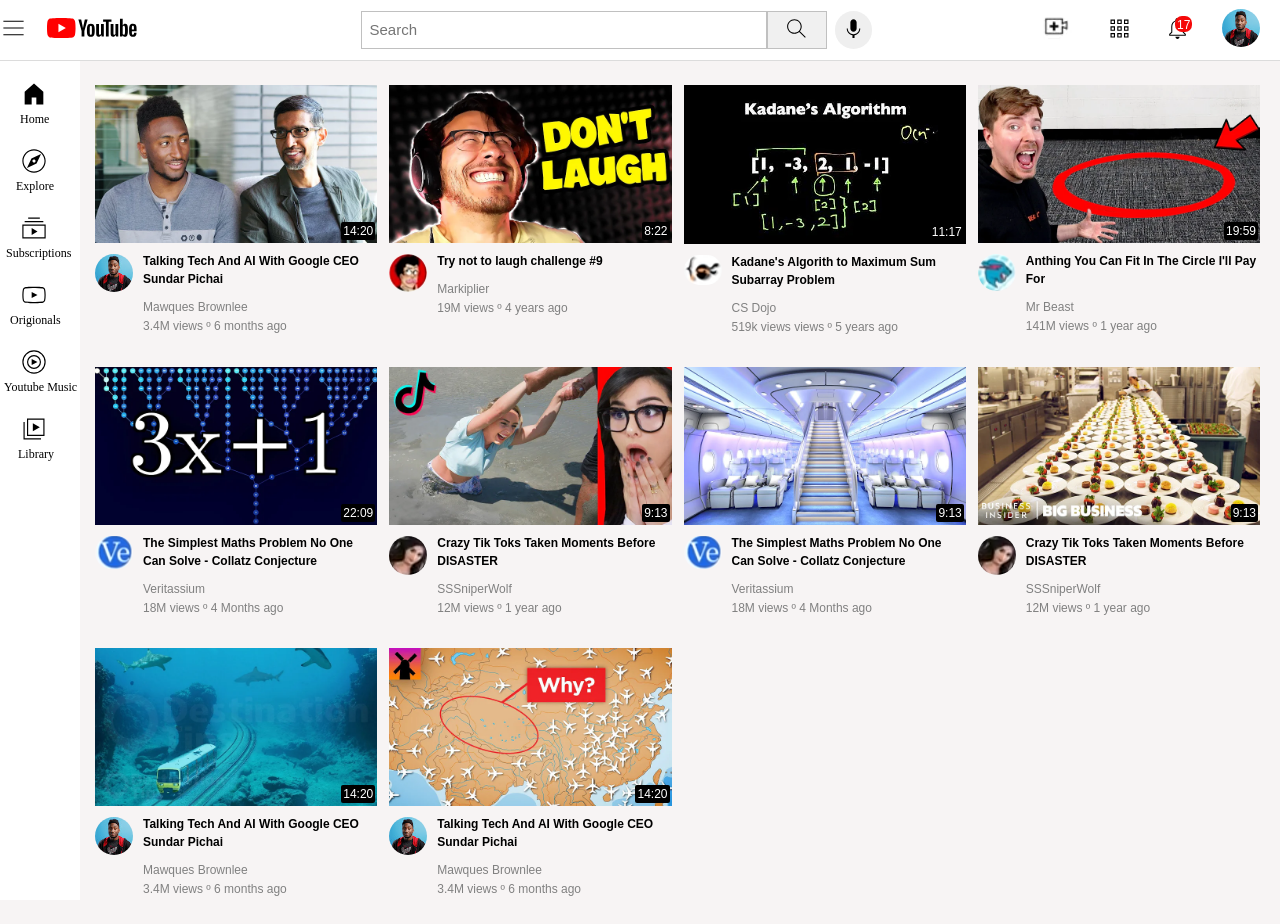
==== Youtube.html @ c7f3bc33 "Initial Commit" ====
<!DOCTYPE html>
<html>
    <head>
        <title>Youtube.com Clone Blessing</title>
        <link rel = "stylesheet" href="Video.css">
        <link rel = "stylesheet" href = "Header.css">
        <link rel="stylesheet" href="Sidebar.css">

    </head>
    <body>
        <nav class = "sidebar">
            <div class = "sidebar-icons">
                <img src="Pictures and Icons/home.svg" alt="Home">
                <div class ="Home">Home</div>
            </div>
            <div class = "sidebar-icons">
                <img src="Pictures and Icons/explore.svg" alt="Explore Icon">
                <div class ="Explore">Explore</div>
            </div>
            <div class = "sidebar-icons">
                <img src="Pictures and Icons/subscriptions.svg" alt="subscriptions icon">
                <div class ="Subscriptions">Subscriptions</div>
            </div>
            <div class = "sidebar-icons">
                <img src="Pictures and Icons/originals.svg" alt="Origionals icon">
                <div class ="Origionals">Origionals</div>
            </div>
            <div class = "sidebar-icons">
                <img src="Pictures and Icons/youtube-music.svg" alt="Youtbe Music icon">
                <div class ="youtube-music">Youtube Music</div>
            </div>
            <div class = "sidebar-icons">
                <img src="Pictures and Icons/library.svg" alt="Library Icon">
                <div class ="labels">Library</div>
            </div>
        </nav>
        <header class = "header">
            <div class = "left-section">
                <div class = "hamburger-class">
                    <img class = "hamburger"src="Pictures and Icons/hamburger-menu.svg" alt="Hamburger Menu Icon">
                    <div class ="menu-tooltip">
                        Menu
                    </div>
                </div>
                <div class = "youtube-logo-class">
                    <img class = "youtube-logo"src="Pictures and Icons/youtube-logo.svg" alt="Youtube logo Icon">
                </div>
            </div>
            <div class = "middle-section">

                <div class ="search-bar-class">
                    <input class = "searchBar" class type="text" placeholder="Search">
                </div>
                <div>
                    <button class = "button-search">
                        <img class = "search" src="Pictures and Icons/search.svg" alt="Search Icon">
                        <div class = "tooltip">
                            Search
                        </div>
                    </button>
                </div>
                <div class = "voice-class">
                    <button class = "button-voice-search">
                        <img class = "voice-search-icons" src="Pictures and Icons/voice-search-icon.svg" alt="Voice Seach Icon">
                    <div class = "tooltip">
                        Search with your voice
                    </div>                        
                    </button>

                </div>
            </div>

            <div class = "right-section">
                
                <div class = "create-class">
                    <img class = "create" src="Pictures and Icons/Create.png" alt="Create Icon">
                    
                    <div class = "create-tooltip">
                        Create
                    </div>
                </div>
                <div class = "youtube-apps" >
                    <img class = "youtube-apps-class" src="Pictures and Icons/youtube-apps.svg" alt="youtube apps">
                    <div class = "Youtube-tooltip">
                        Youtube Apps
                    </div>
                </div>
                <div class = "Notification-class">
                    <img class = "notifications" src="Pictures and Icons/notifications.svg" alt="Notification Icon">
                    <div class = "notifications-number">
                        17
                    </div>
                    <div class = "notifications-tooltip">
                        Notifications
                    </div>
                </div>

                <div class = "top-channel-image">
                    <img  class = "top-channel-image" src="Pictures and Icons/channel-1.jpeg" alt="Channel Image">
                    <div class = "acc-info">
                        Account
                    </div>
                </div>
            </div>
        </header>
        <main>
            <section class = "page-grid">

                <div class = video> 
                    <div class = "videoImage">
                        <img class = "video-image" src="Pictures and Icons/thumbnail-1.webp" alt="Tech Video">
                        <div class = "video-time">
                            14:20
                        </div>

                    </div>
                    <div class = video-info>
                        <div class = "channel-image">
                            <img class = "video-channel-image" src="Pictures and Icons/channel-1.jpeg" alt="Channel Image">

                            <div class = "tooltip-div">
                            <div class = "tooltip-channel-image-class">
                                <img class ="tooltip-channel-image" src="Pictures and Icons/channel-1.jpeg" alt="channel-image">
                            </div>
                            <div class ="tooltip-info">
                                <p class = "tooltip-channel-name">
                                    Marques Brownlee
                                </p>
                                <p class = "tooltip-channel-details">
                                    15M subscribers
                                </p>
                            </div>
                            </div>

                        </div>
                        <div class = "video-details">
                            <p class = "video-title">
                                Talking Tech And AI With Google CEO Sundar Pichai
                            </p>
                            <p class = "video-Author">
                                Mawques Brownlee
                            </p>
                            <p class = "video-stats">
                                3.4M views &#186; 6 months ago
                            </p>
                        </div>
                    </div>
                </div>

                <div class = video> 
                    <div class = "videoImage">
                        <img class = "video-image" src="Pictures and Icons/thumbnail-2.webp" alt="Tech Video">
                        <div class = "video-time">
                            8:22
                        </div>
                    </div>
                    
                    <div class = video-info>
                        <div class = "channel-image">
                            <img class = "video-channel-image" src="Pictures and Icons/LaughChannel.png" alt="Channel Image">

                            <div class = "tooltip-div">
                            <div class = "tooltip-channel-image-class">
                                <img class ="tooltip-channel-image" src="Pictures and Icons/LaughChannel.png" alt="channel-image">
                            </div>
                            <div class ="tooltip-info">
                                <p class = "tooltip-channel-name">
                                    Markiplier
                                </p>
                                <p class = "tooltip-channel-details">
                                    30M subscribers
                                </p>
                            </div>
                            </div>
                        </div>
                        <div class = "video-details">
                            <p class = "video-title">
                                Try not to laugh challenge #9
                            </p>
                            <p class = "video-Author">
                                Markiplier
                            </p>
                            <p class = "video-stats">
                                19M views &#186; 4 years ago
                            </p>
                        </div>
                    </div>
                </div>



                <div class = video> 
                    <div class = "videoImage">
                        <img class = "video-image" src="Pictures and Icons/thumbnail-5.webp" alt="Tech Video">
                        <div class = "video-time">
                            11:17
                        </div>
                    </div>
                    <div class = video-info>
                        <div class = "channel-image">
                            <img class = "video-channel-image" src="Pictures and Icons/Kadane's Algorithm Channel.png" alt="Channel Image">
                            <div class = "tooltip-div">
                            <div class = "tooltip-channel-image-class">
                                <img class ="tooltip-channel-image" src="Pictures and Icons/Kadane's Algorithm Channel.png" alt="channel-image">
                            </div>
                            <div class ="tooltip-info">
                                <p class = "tooltip-channel-name">
                                    CS Dojo
                                </p>
                                <p class = "tooltip-channel-details">
                                    3M subscribers
                                </p>
                            </div>
                            </div>
                        </div>
                        <div class = "video-details">
                            <p class = "video-title">
                                Kadane's Algorith to Maximum Sum Subarray Problem
                            </p>
                            <p class = "video-Author">
                                CS Dojo
                            </p>
                            <p class = "video-stats">
                                519k views views &#186; 5 years ago
                            </p>
                        </div>
                    </div>
                </div>
                <div class = video> 
                    <div class = "videoImage">
                        <img class = "video-image" src="Pictures and Icons/thumbnail-6.webp" alt="Tech Video">
                        <div class = "video-time">
                            19:59
                        </div>
                    </div>
                    <div class = video-info>
                        <div class = "channel-image">
                            <img class = "video-channel-image" src="Pictures and Icons/Mr Beast Channel.png" alt="Channel Image">
                            <div class = "tooltip-div">
                            <div class = "tooltip-channel-image-class">
                                <img class ="tooltip-channel-image" src="Pictures and Icons/Mr Beast Channel.png" alt="channel-image">
                            </div>
                            <div class ="tooltip-info">
                                <p class = "tooltip-channel-name">
                                    Mr Beast
                                </p>
                                <p class = "tooltip-channel-details">
                                    561M subscribers
                                </p>
                            </div>
                            </div>
                        </div>
                        <div class = "video-details">
                            <p class = "video-title">
                                Anthing You Can Fit In The Circle I'll Pay For
                            </p>
                            <p class = "video-Author">
                                Mr Beast
                            </p>
                            <p class = "video-stats">
                                141M views &#186; 1 year ago
                            </p>
                        </div>
                    </div>
                </div>

                <div class = video> 
                    <div class = "videoImage">
                        <img class = "video-image" src="Pictures and Icons/thumbnail-4.webp" alt="Tech Video">
                        <div class = "video-time">
                            22:09
                        </div>
                    </div>
                    <div class = video-info>
                        <div class = "channel-image">
                            <img class = "video-channel-image" src="Pictures and Icons/MathsChannel.png" alt="Channel Image">
                            <div class = "tooltip-div">
                            <div class = "tooltip-channel-image-class">
                                <img class ="tooltip-channel-image" src="Pictures and Icons/MathsChannel.png" alt="channel-image">
                            </div>
                            <div class ="tooltip-info">
                                <p class = "tooltip-channel-name">
                                    Veritassium
                                </p>
                                <p class = "tooltip-channel-details">
                                    298k subscribers
                                </p>
                            </div>
                            </div>
                        </div>
                        <div class = "video-details">
                            <p class = "video-title">
                                The Simplest Maths Problem No One Can Solve - Collatz Conjecture
                            </p>
                            <p class = "video-Author">
                                Veritassium
                            </p>
                            <p class = "video-stats">
                                18M views &#186; 4 Months ago
                            </p>
                        </div>
                    </div>
                </div>
                <div class = video> 
                    <div class = "videoImage">
                        <img class = "video-image" src="Pictures and Icons/thumbnail-3.webp" alt="Tech Video">
                        <div class = "video-time">
                            9:13
                        </div>
                    </div>
                    <div class = video-info>
                        <div class = "channel-image">
                            <img class = "video-channel-image" src="Pictures and Icons/SS SNiper Wol Channel.png" alt="Channel Image">
                            <div class = "tooltip-div">
                            <div class = "tooltip-channel-image-class">
                                <img class ="tooltip-channel-image" src="Pictures and Icons/SS SNiper Wol Channel.png" alt="channel-image">
                            </div>
                            <div class ="tooltip-info">
                                <p class = "tooltip-channel-name">
                                    SSSniperWolf
                                </p>
                                <p class = "tooltip-channel-details">
                                    7.2M subscribers
                                </p>
                            </div>
                            </div>
                        </div>
                        <div class = "video-details">
                            <p class = "video-title">
                                Crazy Tik Toks Taken Moments Before DISASTER
                            </p>
                            <p class = "video-Author">
                                SSSniperWolf
                            </p>
                            <p class = "video-stats">
                                12M views &#186; 1 year ago
                            </p>
                        </div>
                    </div>
                </div>
                <div class = video> 
                    <div class = "videoImage">
                        <img class = "video-image" src="Pictures and Icons/thumbnail-8.webp" alt="Tech Video">
                        <div class = "video-time">
                            9:13
                        </div>
                    </div>
                    <div class = video-info>
                        <div class = "channel-image">
                            <img class = "video-channel-image" src="Pictures and Icons/MathsChannel.png" alt="Channel Image">
                        </div>
                        <div class = "video-details">
                            <p class = "video-title">
                                The Simplest Maths Problem No One Can Solve - Collatz Conjecture
                            </p>
                            <p class = "video-Author">
                                Veritassium
                            </p>
                            <p class = "video-stats">
                                18M views &#186; 4 Months ago
                            </p>
                        </div>
                    </div>
                </div>
                <div class = video> 
                    <div class = "videoImage">
                        <img class = "video-image" src="Pictures and Icons/thumbnail-10.webp" alt="Tech Video">
                        <div class = "video-time">
                            9:13
                        </div>
                    </div>
                    <div class = video-info>
                        <div class = "channel-image">
                            <img class = "video-channel-image" src="Pictures and Icons/SS SNiper Wol Channel.png" alt="Channel Image">
                        </div>
                        <div class = "video-details">
                            <p class = "video-title">
                                Crazy Tik Toks Taken Moments Before DISASTER
                            </p>
                            <p class = "video-Author">
                                SSSniperWolf
                            </p>
                            <p class = "video-stats">
                                12M views &#186; 1 year ago
                            </p>
                        </div>
                    </div>
                </div>

                <div class = video> 
                    <div class = "videoImage">
                        <img class = "video-image" src="Pictures and Icons/thumbnail-11.webp" alt="Tech Video">
                        <div class = "video-time">
                            14:20
                        </div>

                    </div>
                    <div class = video-info>
                        <div class = "channel-image">
                            <img class = "video-channel-image" src="Pictures and Icons/channel-1.jpeg" alt="Channel Image">

                            <div class = "tooltip-div">
                            <div class = "tooltip-channel-image-class">
                                <img class ="tooltip-channel-image" src="Pictures and Icons/channel-1.jpeg" alt="channel-image">
                            </div>
                            <div class ="tooltip-info">
                                <p class = "tooltip-channel-name">
                                    Marques Brownlee
                                </p>
                                <p class = "tooltip-channel-details">
                                    15M subscribers
                                </p>
                            </div>
                            </div>

                        </div>
                        <div class = "video-details">
                            <p class = "video-title">
                                Talking Tech And AI With Google CEO Sundar Pichai
                            </p>
                            <p class = "video-Author">
                                Mawques Brownlee
                            </p>
                            <p class = "video-stats">
                                3.4M views &#186; 6 months ago
                            </p>
                        </div>
                    </div>
                </div>
                    <div class = video> 
                    <div class = "videoImage">
                        <img class = "video-image" src="Pictures and Icons/thumbnail-7.webp" alt="Tech Video">
                        <div class = "video-time">
                            14:20
                        </div>

                    </div>
                    <div class = video-info>
                        <div class = "channel-image">
                            <img class = "video-channel-image" src="Pictures and Icons/channel-1.jpeg" alt="Channel Image">

                            <div class = "tooltip-div">
                            <div class = "tooltip-channel-image-class">
                                <img class ="tooltip-channel-image" src="Pictures and Icons/channel-1.jpeg" alt="channel-image">
                            </div>
                            <div class ="tooltip-info">
                                <p class = "tooltip-channel-name">
                                    Marques Brownlee
                                </p>
                                <p class = "tooltip-channel-details">
                                    15M subscribers
                                </p>
                            </div>
                            </div>

                        </div>
                        <div class = "video-details">
                            <p class = "video-title">
                                Talking Tech And AI With Google CEO Sundar Pichai
                            </p>
                            <p class = "video-Author">
                                Mawques Brownlee
                            </p>
                            <p class = "video-stats">
                                3.4M views &#186; 6 months ago
                            </p>
                        </div>
                    </div>
                </div>
            </section>
        </main>
    </body>
</html>
---- Video.css ----
.page-grid{
    display: grid;
    grid-template-columns: 1fr 1fr 1fr;
    row-gap: 40px;
    column-gap: 12px;
    margin-top: 20px;
}

@media (max-width:750px){
    .page-grid{
        grid-template-columns: 1fr 1fr;
    }
}
@media (max-width:751px ) and (min-width:999px){
    .page-grid{
        grid-template-columns: 1fr 1fr 1fr;
    }
}
@media (min-width:1000px){
    .page-grid{
        grid-template-columns: 1fr 1fr 1fr 1fr;
    }

}
@media (min-width: 1000px){
    .video-title{
        font: 16px;
    line-height: 24px;   
}
}
.video-info{
    display: flex;
    flex-direction: row;

}

.video-image{
    width: 100%;
    
}
.videoImage{
    position: relative;
    z-index: 0;
 
}

.video-time{
    position: absolute;
    bottom: 7px;
    right: 2px;
    background-color: black;
    color: white;
    padding:2px 2px 2px 2px;
    font-family: Arial, Helvetica, sans-serif;
    font-size: 12px;
    border-radius: 2px;
}

.video-channel-image{
    width: 38px;
    border-radius: 23px;
    margin-right: 10px;
    margin-top: 7px;
}
.video-details{
    margin-top: -7px;
}   
    .video-title{
        font-weight: bold;
        font-family: Arial, Helvetica, sans-serif;
        font-size: 12px;
        line-height: 18px;
    }

    .video-Author,
    .video-stats{
        color: grey;
        font-size: 12px;
        font-family: Arial, Helvetica, sans-serif;
        margin-bottom: -7px;
    }

.channel-image{
    position: relative;
}

.tooltip-channel-image{
    width: 50px;
    border-radius: 25px;
}
.tooltip-div{
    display: flex;
    flex-direction: row;
}.tooltip-channel-image{
    margin-right: 10px;
}.tooltip-channel-name{
    font-weight: bold;
    font-size: 14px;
    white-space: nowrap;
    font-family: Arial, Helvetica, sans-serif;
    margin-top: 10px;
}.tooltip-channel-details{
    margin-top: -10px;
    font-size: 14px;
    color: gray;
}.tooltip-div{
    background-color: white;
    box-shadow: 0px 0px 0px 1px (0.05px);
    padding: 5px 8px 0px 8px;
    border-radius: 8px;
    z-index: 100;
    opacity: 0;
    pointer-events: none;
    position: absolute;
    transition: opacity 2s;
    white-space: nowrap;
}.channel-image:hover .tooltip-div{
    opacity: 1;
}
---- Header.css ----
body{
    margin: 0;
    margin-left: 95px;
    margin-top: 85px;
    background-color: rgb(247, 244, 244);
    margin-right: 20px;
    
}

.header{
    display: flex;
    flex-direction: row;
    align-items: center;
    height: 60px;
    justify-content: space-between;
    align-items: center;
    border-bottom-width:1px ;
    border-bottom-style: solid;
    border-bottom-color: rgb(220, 220 , 220);
    position: fixed;
    top:0;
    left: 0px;
    right: 0;
    z-index: 100;
    background-color: white;


}

.left-section{
    display: flex;
    flex-direction: row;
    align-items: center;
    margin-right: 45px;
 
}   .hamburger{
        width: 27px;
    
    }.hamburger-class{
        margin-right: 20px;
    }

    .youtube-logo{
        width: 90px;
        margin-right: 50px;
    }

    .middle-section{
    display: flex;
    flex-direction: row;
    align-items: center;
    height: 60px;
    width: 500px;
    flex: 1;
    justify-content: center;
    align-items: center;
}
    .search-bar-class{
        flex: 1;
        min-width: 0px;
        max-width: 400px;
        
    }
    .searchBar{
        height: 33px;
        width: 100%;
        margin-top:-1px;
        padding-top: 2px;
        flex: 1;
        box-shadow: inset rgba 1px 2px 3px(0,0,0,0.05);
        border-width: 1px;
        border-style: solid;
        border-color: rgb(192,192,192,192);
    }  
         .searchBar::placeholder{
            padding-left: 6px;
            
            font-family: Arial, Helvetica, sans-serif;
            font-size: 15px;
        }
    
    .voice-search-icons{
        width: 25px;
    }.search{
        width: 25px;
    }.button-search{
        margin-right: 8px;
        background-color: rgb(240, 240, 240);
        border-color: rgb(192,192,192,192);
        border-style: solid;
        border-width: 1px;
        height: 38px;
        margin-left: 6px;
        width: 60px;
        position: relative;
    }.button-voice-search{
        border-radius: 26px;
        height:38px;
        border: 1px;
        position: relative;
        
    }

.right-section{
    display: flex;
    flex-direction: row;
    width: 220px;
    margin-right: 20px;


    height: 60px;
    margin-left: 40px;    
    flex-shrink: 1;
    

    justify-content: space-between;
    align-items: center;
    position: relative;

    
}   .youtube-apps-class{
    width: 27px;
    }
    .notifications{
        width: 25px;
    }
    .top-channel-image{
        width: 38px;
        border-radius: 20px;
    }

.Notification-class{
    position: relative;
}

.notifications-number{
        position: absolute;
        bottom: 0;
        top: 0;
        left: 10px;
        background-color: rgb(245, 9, 9);
        color: white;
        font-family: Arial, Helvetica, sans-serif;
        height: 12px;
        border-radius: 7px;
        font-size: 12px;
        padding: 2px 2px 2px 2px;

}.voice-class{
    position: relative;
}



.button-voice-search .tooltip{
    position: absolute;
    background-color: gray;
    color: white;
    font-family: Arial, Helvetica, sans-serif;
    padding: 2px 3px 2px 3px;
    font-size: 13px;
    top: 50px;
    opacity: 0;
    transition: opacity 2s;
    pointer-events: none;
    white-space: nowrap;

}
.button-voice-search:hover .tooltip{
    opacity: 1;
    
}

.tooltip{
    position: absolute;
}
.button-search .tooltip{
    position: absolute;
    background-color: gray;
    color: white;
    font-family: Arial, Helvetica, sans-serif;
    padding: 2px 3px 2px 3px;
    font-size: 13px;
    top: 49px;
    opacity: 0;
    transition: opacity 2s;
    pointer-events: none;
    white-space: nowrap;
}

.button-search:hover .tooltip{
    opacity: 1;
}

.create-class{
    position: relative;
}
.create-class .create-tooltip{
    position: absolute;
    background-color: gray;
    color: white;
    font-family: Arial, Helvetica, sans-serif;
    padding: 2px 3px 2px 3px;
    font-size: 13px;
    pointer-events: none;
    top:45px;
    opacity: 0;
    transition:opacity 2s;
}
.create-class:hover .create-tooltip{
    opacity: 1;
}
.youtube-apps-class{
    position: relative;
}
.Youtube-tooltip{
    position: absolute;
    top:61px;
    background-color: gray;
    color: white;
    font-family: Arial, Helvetica, sans-serif;
    padding: 2px 3px 2px 3px;
    font-size: 13px;
    pointer-events: none;
    opacity: 0;
    transition: opacity 2s;
}
.youtube-apps:hover .Youtube-tooltip{
    opacity: 1;
}

.Notification-class,
.top-channel-image,
.hamburger-class{
    position: relative;
}
.notifications-tooltip, .acc-info, .menu-tooltip{
    position: absolute;
    top: 44px;
    background-color: gray;
    color: white;
    padding: 2px 3px 2px 3px;
    font-family: Arial, Helvetica, sans-serif;
    font-size: 13px;
    border-radius: 2px;
    opacity: 0;
    pointer-events: none;
    transition: opacity 2s;
    white-space: nowrap;
    
}.Notification-class:hover .notifications-tooltip{
    opacity: 1;
}.top-channel-image:hover .acc-info{
    opacity: 1;
}.acc-info{
    top: 51px;
    left:-15px;
}.hamburger-class:hover .menu-tooltip{
    opacity: 1;
}
---- Sidebar.css ----
.sidebar{
display: flex;
flex-direction: column;
width: 80px;
position: fixed;
top: 20px;
left: 0px;
bottom: 0px;
margin-top: 40px;
background-color: white;
z-index: 200px;
}



.sidebar-icons img{
    width: 28px;
    margin-left: 20px;
}
.sidebar-icons{
    padding-top: 20px;

}.sidebar-icons:hover{
    background-color: rgb(230, 230, 230);
    
}

.labels{
    font-size: 12px;
    margin-left: 18px;
}.Home{
    font-size: 12px;
    margin-left: 20px;
}.Explore{
    font-size: 12px;
    margin-left: 16px;
}.Subscriptions{
    font-size: 12px;
    margin-left: 6px;
}.Origionals{
    font-size: 12px;
    margin-left: 10px;
}.youtube-music{
    font-size: 12px;
    margin-left: 4px;
}
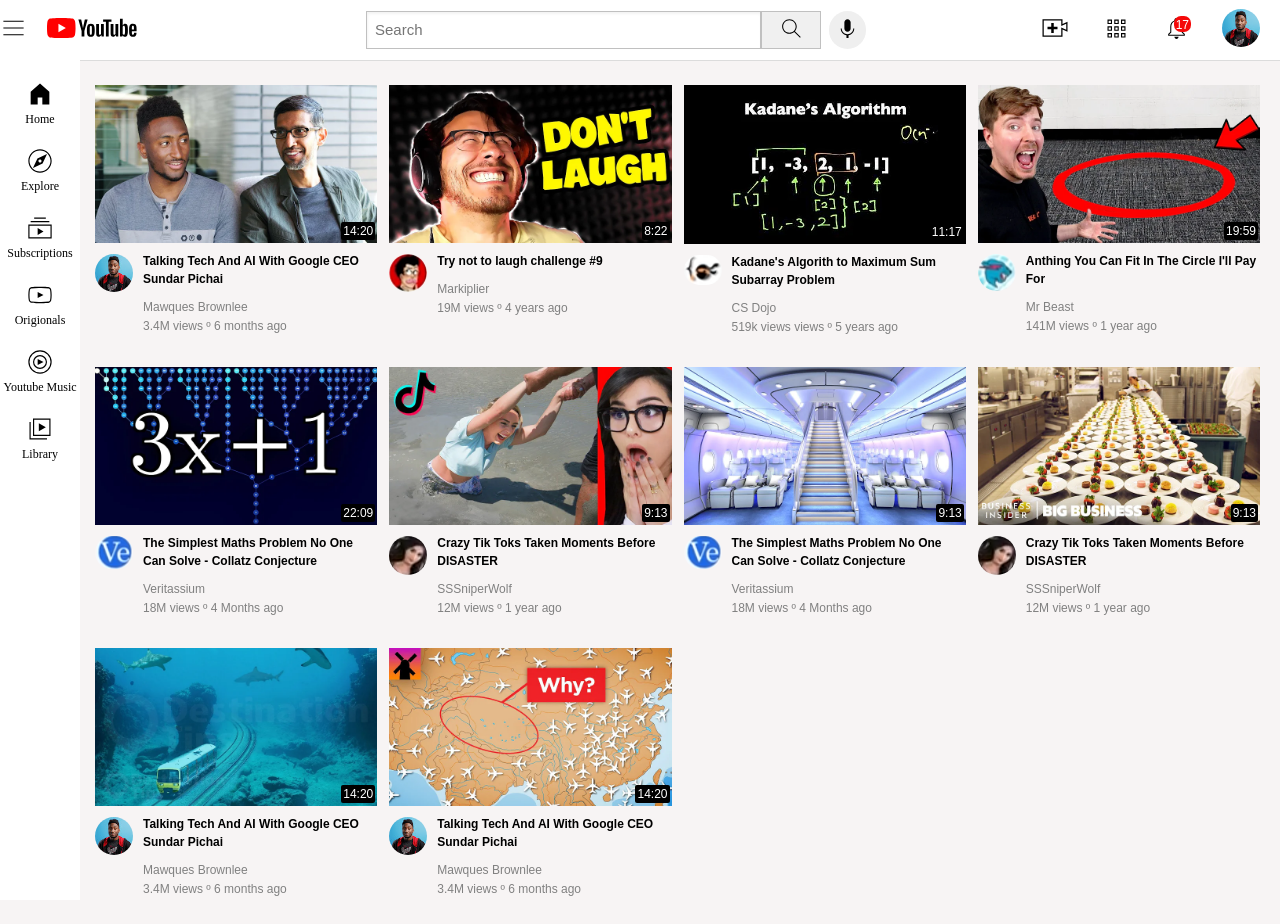
==== commit 4459ce65: "fixed header,main and navigation bar" ====
--- a/Youtube.html
+++ b/Youtube.html
@@ -73,7 +73,7 @@
             <div class = "right-section">
                 
                 <div class = "create-class">
-                    <img class = "create" src="Pictures and Icons/Create.png" alt="Create Icon">
+                    <img class = "create" src="Pictures and Icons/upload.svg" alt="Create Icon">
                     
                     <div class = "create-tooltip">
                         Create
--- a/Video.css
+++ b/Video.css
@@ -1,33 +1,32 @@
 .page-grid{
     display: grid;
-    grid-template-columns: 1fr 1fr 1fr;
+    grid-template-columns: 1fr;
     row-gap: 40px;
     column-gap: 12px;
     margin-top: 20px;
 }
 
-@media (max-width:750px){
+/* Tablets */
+@media (min-width: 600px){
     .page-grid{
         grid-template-columns: 1fr 1fr;
     }
 }
-@media (max-width:751px ) and (min-width:999px){
+
+/* Laptops */
+@media (min-width: 900px){
     .page-grid{
         grid-template-columns: 1fr 1fr 1fr;
     }
 }
-@media (min-width:1000px){
+
+/* Large screens */
+@media (min-width: 1200px){
     .page-grid{
         grid-template-columns: 1fr 1fr 1fr 1fr;
     }
+}
 
-}
-@media (min-width: 1000px){
-    .video-title{
-        font: 16px;
-    line-height: 24px;   
-}
-}
 .video-info{
     display: flex;
     flex-direction: row;
--- a/Header.css
+++ b/Header.css
@@ -1,6 +1,6 @@
 body{
     margin: 0;
-    margin-left: 95px;
+    padding-left: 95px;
     margin-top: 85px;
     background-color: rgb(247, 244, 244);
     margin-right: 20px;
@@ -13,7 +13,6 @@
     align-items: center;
     height: 60px;
     justify-content: space-between;
-    align-items: center;
     border-bottom-width:1px ;
     border-bottom-style: solid;
     border-bottom-color: rgb(220, 220 , 220);
@@ -45,15 +44,13 @@
         margin-right: 50px;
     }
 
-    .middle-section{
-    display: flex;
-    flex-direction: row;
-    align-items: center;
-    height: 60px;
-    width: 500px;
-    flex: 1;
-    justify-content: center;
-    align-items: center;
+.middle-section{
+    display:flex;
+    align-items:center;
+    flex:1;
+    max-width:500px;
+    margin-left:40px;
+    margin-right:40px;
 }
     .search-bar-class{
         flex: 1;
@@ -67,10 +64,10 @@
         margin-top:-1px;
         padding-top: 2px;
         flex: 1;
-        box-shadow: inset rgba 1px 2px 3px(0,0,0,0.05);
+        box-shadow: inset 1px 2px 3px rgba(0,0,0,0.05);
         border-width: 1px;
         border-style: solid;
-        border-color: rgb(192,192,192,192);
+        border-color: rgb(192,192,192);
     }  
          .searchBar::placeholder{
             padding-left: 6px;
@@ -86,7 +83,7 @@
     }.button-search{
         margin-right: 8px;
         background-color: rgb(240, 240, 240);
-        border-color: rgb(192,192,192,192);
+        border-color: rgb(192,192,192);
         border-style: solid;
         border-width: 1px;
         height: 38px;
@@ -106,17 +103,13 @@
     flex-direction: row;
     width: 220px;
     margin-right: 20px;
-
-
     height: 60px;
     margin-left: 40px;    
-    flex-shrink: 1;
-    
-
+    flex-shrink: 0;
     justify-content: space-between;
     align-items: center;
     position: relative;
-
+    
     
 }   .youtube-apps-class{
     width: 27px;
@@ -191,6 +184,9 @@
 .button-search:hover .tooltip{
     opacity: 1;
 }
+.create{
+    width: 30px;
+}
 
 .create-class{
     position: relative;
@@ -257,4 +253,19 @@
     left:-15px;
 }.hamburger-class:hover .menu-tooltip{
     opacity: 1;
+}
+
+@media (max-width:600px){
+
+.middle-section{
+    max-width:300px;
+}
+
+.youtube-logo{
+    margin-right:20px;
+}
+.right-section{
+    width:180px;
+}
+
 }
--- a/Sidebar.css
+++ b/Sidebar.css
@@ -8,40 +8,54 @@
 bottom: 0px;
 margin-top: 40px;
 background-color: white;
-z-index: 200px;
+z-index: 200;
+}
+
+.sidebar-icons{
+    padding-top:20px;
+    display:flex;
+    flex-direction:column;
+    align-items:center;
+    justify-content:center;
+    width: 100%;
+}
+
+.sidebar-icons img{
+    width:28px;
+    margin-bottom:4px;
+}
+
+.sidebar-icons div{
+    font-size:12px;
+    text-align:center;
+}.sidebar-icons:hover{
+    background-color: rgb(230, 230, 230);
+    width: 100%;
+    
 }
 
 
-
-.sidebar-icons img{
-    width: 28px;
-    margin-left: 20px;
+/* Tablet */
+@media (max-width: 900px){
+.sidebar{
+    width: 70px;
 }
-.sidebar-icons{
-    padding-top: 20px;
-
-}.sidebar-icons:hover{
-    background-color: rgb(230, 230, 230);
-    
 }
 
-.labels{
-    font-size: 12px;
-    margin-left: 18px;
-}.Home{
-    font-size: 12px;
-    margin-left: 20px;
-}.Explore{
-    font-size: 12px;
-    margin-left: 16px;
-}.Subscriptions{
-    font-size: 12px;
-    margin-left: 6px;
-}.Origionals{
-    font-size: 12px;
-    margin-left: 10px;
-}.youtube-music{
-    font-size: 12px;
-    margin-left: 4px;
+/* Mobile */
+@media (max-width: 600px){
+.sidebar{
+    width: 60px;
 }
 
+.sidebar-icons div{
+    font-size: 10px;
+}
+}
+
+/* Very small phones */
+@media (max-width: 450px){
+.sidebar{
+    display: none;
+}
+}
